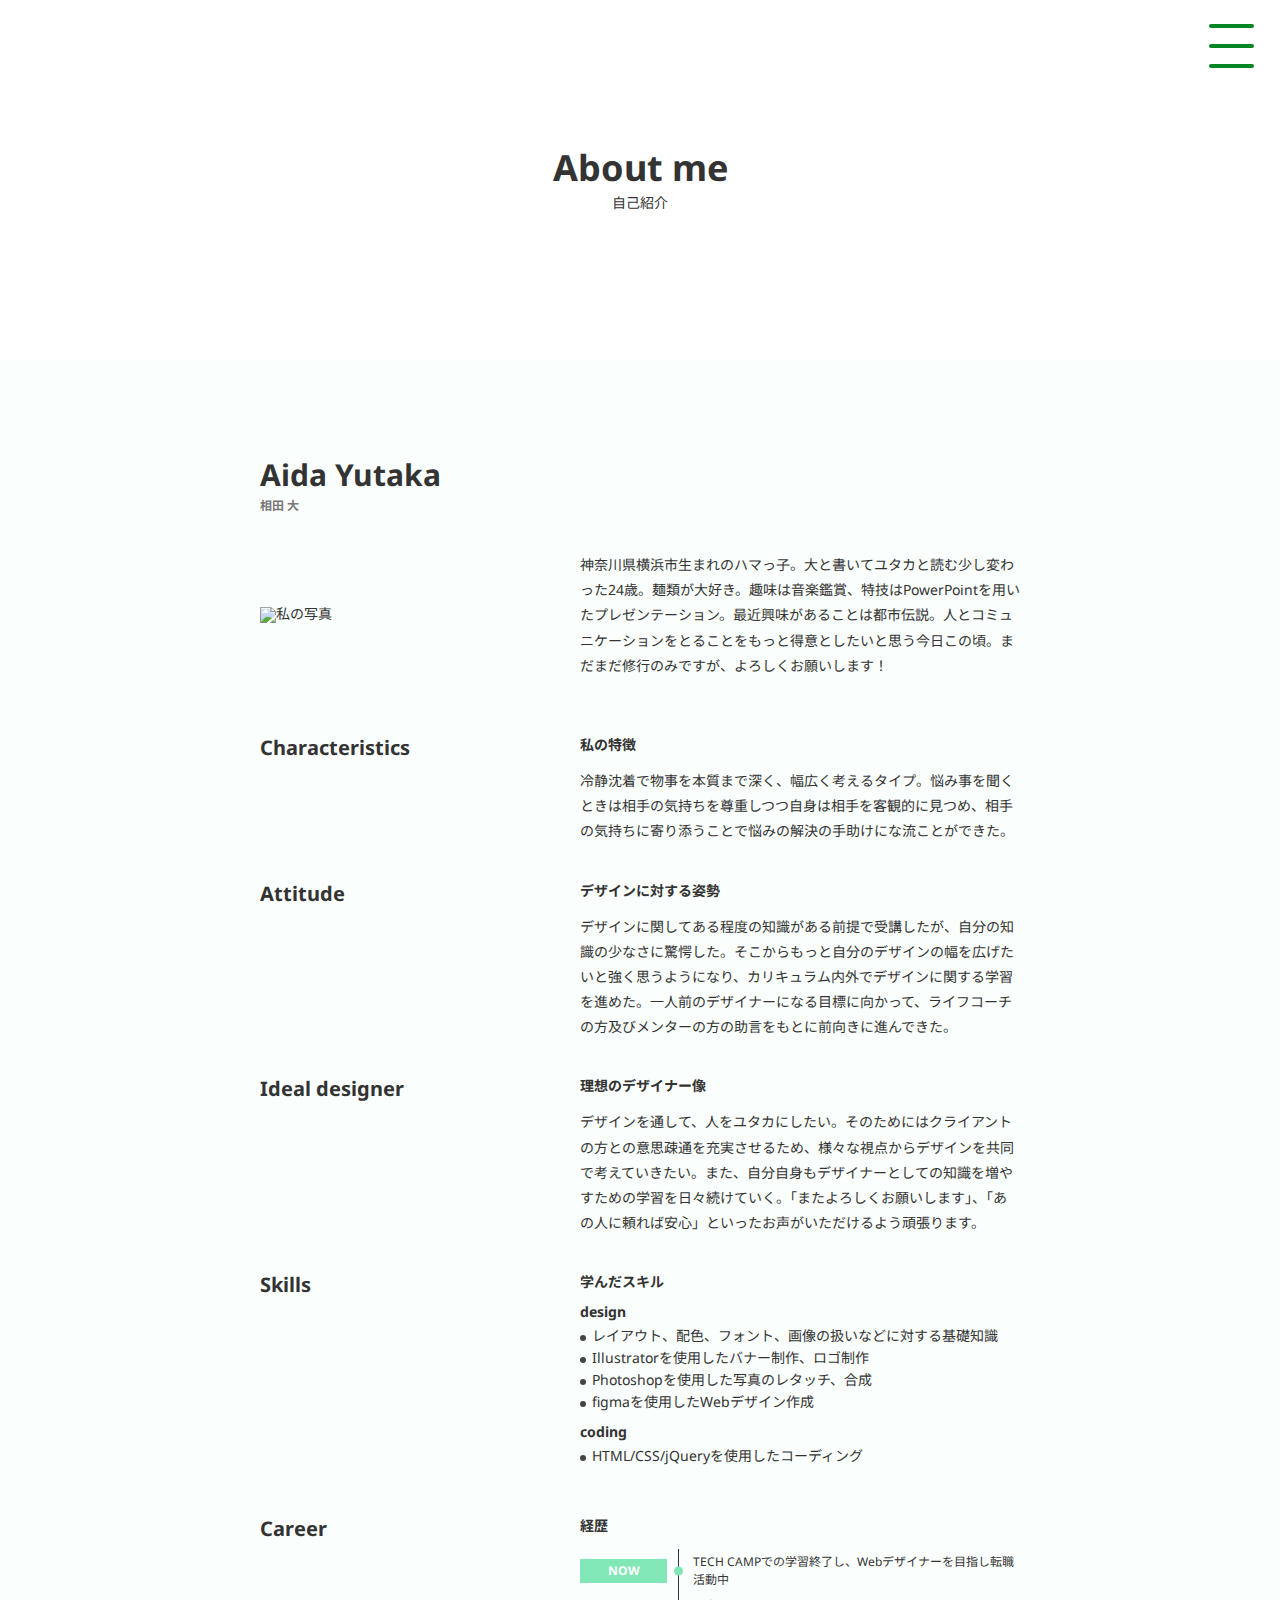
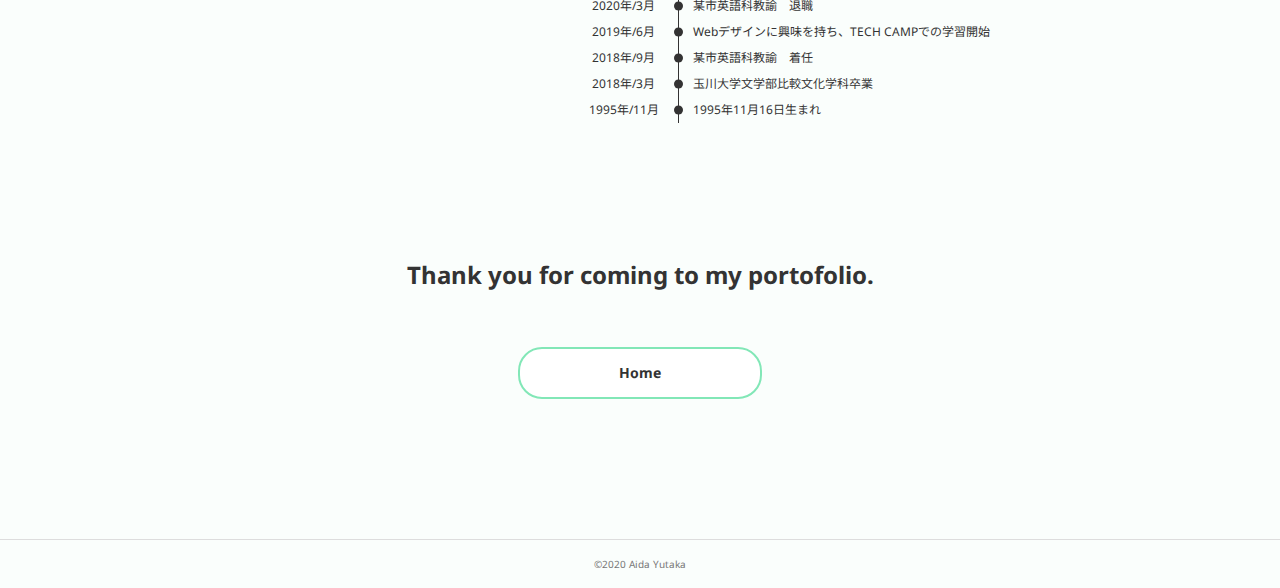
==== yutaKa.aida_portfolio/about/index.html @ fc4bdf6e "Add files via upload" ====
<!DOCTYPE html>
<html lang="ja">
<head>
  <meta charset="UTF-8">
  <meta name="viewport" content="width=device-width, initial-scale=1.0">
  <title>相田 大 | Webデザイナーを目指す（yutaKa.Aida）のポートフォリオサイトの自己紹介ページ</title>
  <link rel="stylesheet" href="../css/reset.css">
  <link href="https://fonts.googleapis.com/css?family=Noto+Sans+JP:400,700|Noto+Sans:400,700&display=swap" rel="stylesheet">
  <link rel="stylesheet" href="../css/common.css">
  <link rel="stylesheet" href="../css/about.css">
</head>
<body>
  <header class="header flex-rr">
    <nav class="global-nav">
      <ul class="global-nav__list">
        <li class="global-nav__item"><a href="../index.html" id="hammenu">Home</a></li>
        <li class="global-nav__item"><a href="" id="hammenu">About me</a></li>
        <li class="global-nav__item"><a href="#works" id="hammenu-works">Works</a></li>
        <li class="global-nav__item"><a href="../works/LL/index.html" id="hammenu">> LightLounge</a></li>
        <li class="global-nav__item"><a href="../works/MAKO/index.html" id="hammenu">> Gelateria MAKO</a></li>
        <li class="global-nav__item"><a href="../works/tj-logo/index.html" id="hammenu">> TECH::JUNIOR</a></li>
      </ul>
    </nav>
    <div class="btn-trigger" id="btnham">
      <span></span>
      <span></span>
      <span></span>
    </div>
  </header>

  <!-- main -->
  <main>
    <div class="page-title-wrapper about-page-title">
      <h1 class="page-title title-center">
        About me
        <span class="page-title_jp">自己紹介</span>
      </h1>
    </div>
    <div class="main-bg">
      <section class="section-wrapper">
        <div class="section-inner">
          <h2 class="section-title">
            Aida Yutaka
            <span class="section-title_jp">相田 大</span>
          </h2>
          <div class="profile-wrapper flex-rc">
            <div class="profile-img-wrapper">
              <img src="../images/エルビスくん.png" alt="私の写真">
            </div>
            <p class="profile-text multi-lines s-text-wrapper">
              神奈川県横浜市生まれのハマっ子。大と書いてユタカと読む少し変わった24歳。麺類が大好き。趣味は音楽鑑賞、特技はPowerPointを用いたプレゼンテーション。最近興味があることは都市伝説。人とコミュニケーションをとることをもっと得意としたいと思う今日この頃。まだまだ修行のみですが、よろしくお願いします！
            </p>
          </div>
          <section class="subsection flex-rc">
            <h3 class="prf-subsection-title">Characteristics</h3>
            <div class="prf-subsection-inner">
              <p class="prf-subsection-title_jp">私の特徴</p>
              <p class="prf-subsection-text multi-lines s-text-wrapper">
                冷静沈着で物事を本質まで深く、幅広く考えるタイプ。悩み事を聞くときは相手の気持ちを尊重しつつ自身は相手を客観的に見つめ、相手の気持ちに寄り添うことで悩みの解決の手助けにな流ことができた。
              </p>
            </div>
          </section>
          <section class="subsection flex-rc">
            <h3 class="prf-subsection-title">Attitude</h3>
            <div class="prf-subsection-inner">
              <p class="prf-subsection-title_jp">デザインに対する姿勢</p>
              <p class="prf-subsection-text multi-lines s-text-wrapper">
                デザインに関してある程度の知識がある前提で受講したが、自分の知識の少なさに驚愕した。そこからもっと自分のデザインの幅を広げたいと強く思うようになり、カリキュラム内外でデザインに関する学習を進めた。一人前のデザイナーになる目標に向かって、ライフコーチの方及びメンターの方の助言をもとに前向きに進んできた。
              </p>
            </div>
          </section>
          <section class="subsection flex-rc">
            <h3 class="prf-subsection-title">Ideal designer</h3>
            <div class="prf-subsection-inner">
              <p class="prf-subsection-title_jp">理想のデザイナー像</p>
              <p class="prf-subsection-text multi-lines s-text-wrapper">
                デザインを通して、人をユタカにしたい。そのためにはクライアントの方との意思疎通を充実させるため、様々な視点からデザインを共同で考えていきたい。また、自分自身もデザイナーとしての知識を増やすための学習を日々続けていく。「またよろしくお願いします」、「あの人に頼れば安心」といったお声がいただけるよう頑張ります。
              </p>
            </div>
          </section>
          <section class="subsection flex-rc">
            <h3 class="prf-subsection-title">Skills</h3>
            <div class="prf-subsection-inner s-text-wrapper">
              <p class="prf-subsection-title_jp">学んだスキル</p>
              <h4 class="skill-category">design</h4>
              <ul class="skill-list_design">
                <li class="skill-item">レイアウト、配色、フォント、画像の扱いなどに対する基礎知識</li>
                <li class="skill-item">Illustratorを使用したバナー制作、ロゴ制作</li>
                <li class="skill-item">Photoshopを使用した写真のレタッチ、合成</li>
                <li class="skill-item">figmaを使用したWebデザイン作成</li>
              </ul>
              <h4 class="skill-category">coding</h4>
              <ul class="skill-list_design">
                <li class="skill-item">HTML/CSS/jQueryを使用したコーディング</li>
              </ul>
            </div>
          </section>
          <section class="subsection flex-rc">
            <h3 class="prf-subsection-title">Career</h3>
            <div class="prf-subsection-inner s-text-wrapper">
              <p class="prf-subsection-title_jp">経歴</p>
              <ul class="career-list">
                <li class="career-item flex-rr">
                  <div class="career-date accent-bg">NOW</div>
                  <p class="career-text latest">TECH CAMPでの学習終了し、Webデザイナーを目指し転職活動中</p>
                </li>
                <li class="career-item flex-rr">
                  <div class="career-date">2020年/3月</div>
                  <p class="career-text">某市英語科教諭　退職</p>
                </li>
                <li class="career-item flex-rr">
                  <div class="career-date">2019年/6月</div>
                  <p class="career-text">Webデザインに興味を持ち、TECH CAMPでの学習開始</p>
                </li>
                <li class="career-item flex-rr">
                  <div class="career-date">2018年/9月</div>
                  <p class="career-text">某市英語科教諭　着任
                  </p>
                </li>
                <li class="career-item flex-rr">
                  <div class="career-date">2018年/3月</div>
                  <p class="career-text">玉川大学文学部比較文化学科卒業</p>
                </li>
                <li class="career-item flex-rr">
                  <div class="career-date">1995年/11月</div>
                  <p class="career-text">1995年11月16日生まれ</p>
                </li>
              </ul>
            </div>
          </section>
          <p class="thanks-message text-center">
            Thank you for coming<br class="sp-br">
            to my portofolio.
          </p>
          <a href="../index.html" class="btn link-btn block-center">Home</a>
        </div>
      </section>
    </div>
  </main>
  <!-- //main -->

  <!-- footer -->
  <footer class="footer text-center main-bg">
    <small>&copy;2020 Aida Yutaka</small>
  </footer>
  <!-- //footer -->
  <script src="https://ajax.googleapis.com/ajax/libs/jquery/3.4.1/jquery.min.js"></script>
  <script src="../js/script.js"></script>
</body>
</html>
---- yutaKa.aida_portfolio/css/common.css ----
/* --------------------------- */
/* Base
/* --------------------------- */
html{
  font-size: 62.5%;
}
body{
  font-size: 1.4rem;
  color: #333;
  font-family: 'Noto Sans','Noto Sans JP', sans-serif;
  line-height: 1;
}
img{
  width: 100%;
  vertical-align: bottom;
}
a{
  color: #333;
  text-decoration: none;
}

/* セクション関連 */
.section-wrapper{
  padding: 70px 0;
}
.section-wrapper:first-of-type{
  padding-top: 100px;
}
.section-wrapper:last-of-type{
  padding-bottom: 140px;
}
.section-inner{
  max-width: 760px;
  margin: 0 auto;
  padding: 0 4vw;
}
.section-title{
  font-size: 3rem;
  font-weight: bold;
  margin-bottom: 40px;
}
.section-title_jp{
  font-size: 1.2rem;
  display: block;
  color: #777;
  margin-top: 10px;
}

/* ボタン要素 */
.btn{
  color: #333333;
  display: block;
  line-height: 48px;
  width: 240px;
  border-radius: 24px;
  background-color: #ffffff;
  border: 2px solid #82E7B7;
  text-align: center;
  font-weight: bold;
  transition: .3s;
}
.link-btn{
  position: relative;
}
.btn:hover{
  background-color: #82E7B7;
  border: 2px solid ##82E7B7;
  color: #fff;
  transition: .3s;
}

/* その他の共通クラス */
.text-center{
  text-align: center;
}
.block-center{
  margin: auto;
}
.main-bg{
  background-color: #FAFEFC;
}
.accent-bg{
  background-color: #82E7B7;
}
.flex-rr,
.flex-rc{
  display: flex;
  justify-content: space-between;
}
.multi-lines{
  line-height: 1.8;
}
.sp-br{
  display: none;
}
.s-text-wrapper{
  width: 440px;
}

/* 下層ページのページタイトル */
.page-title-wrapper{
  position: relative;
}
.page-title{
font-size: 3.6rem;
font-weight: bold;
position: absolute;
}
.page-title_jp{
  font-size: 1.4rem;
  display: block;
  text-align: center;
  font-weight: normal;
  margin-top: 10px;
}
.page-title.title-center{
  top: 50%;
  left: 50%;
  transform: translate(-50%,-50%);
}

/* --------------------------- */
/* header
/* --------------------------- */
.header{
  padding: 24px 3.5vw 0;
  position: fixed;
  top: 0;
  left: 0;
  width: 100%;
  box-sizing: border-box;
  z-index: 1;
}
/* .btn_trigger{
  display: none;
} */

.btn-trigger {
  position: absolute;
  width: 45px;
  height: 44px;
  cursor: pointer;
  z-index: 3;
  right: 2%;
}

.btn-trigger span {
  position: absolute;
  left: 0;
  width: 100%;
  height: 4px;
  background-color: #078623;
  border-radius: 4px;
}
.btn-trigger, .btn-trigger span {
  display: inline-block;
  transition: all .5s;
  box-sizing: border-box;
}
.btn-trigger span:nth-of-type(1) {
  top: 0;
}
.btn-trigger span:nth-of-type(2) {
  top: 20px;
}
.btn-trigger span:nth-of-type(3) {
  bottom: 0;
}


/* #btnham::after {
  position: absolute;
  top: 50%;
  left: 50%;
  display: block;
  content: '';
  width: 50px;
  height: 50px;
  margin: -29px 0 0 -29px;
  border-radius: 50%;
  border: 4px solid transparent;
  transition: all .75s;
  z-index: 3;
} */

#btnham.active span:nth-of-type(1) {
  -webkit-transform: translateY(20px) rotate(-45deg);
  transform: translateY(20px) rotate(-45deg);
}
#btnham.active span:nth-of-type(2) {
  left: 60%;
  opacity: 0;
  -webkit-animation: active-btnham-bar02 .8s forwards;
  animation: active-btnham-bar02 .8s forwards;
}
@-webkit-keyframes active-btnham-bar02 {
  100% {
    height: 0;
  }
}
@keyframes active-btnham-bar02 {
  100% {
    height: 0;
  }
}
#btnham.active span:nth-of-type(3) {
  -webkit-transform: translateY(-20px) rotate(45deg);
  transform: translateY(-20px) rotate(45deg);
}
#btnham.active::after {
  -webkit-animation: active-btnham .7s .25s forwards;
  animation: active-btnham .7s .25s forwards;
}
@-webkit-keyframes active-btnham {
  0% {
    border-color: transparent;
    -webkit-transform: rotate(0);
  }
  25% {
    border-color: transparent #078623 transparent transparent;
  }
  50% {
    border-color: transparent #078623 #078623 transparent;
  }
  75% {
    border-color: transparent #078623 #078623 #078623;
  }
  100% {
    border-color: #078623;
    -webkit-transform: rotate(-680deg);
  }
}
@keyframes active-btnham {
  0% {
    border-color: transparent;
    transform: rotate(0);
  }
  25% {
    border-color: transparent #078623 transparent transparent;
  }
  50% {
    border-color: transparent #078623 #078623 transparent;
  }
  75% {
    border-color: transparent #078623 #078623 #078623;
  }
  100% {
    border-color: #078623;
    transform: rotate(-680deg);
  }
}

.global-nav{
  background-color: #ffffff;
  padding: 0 auto;
}

.global-nav__item{
  padding: 20px 0;
  font-size: 3rem;
}




/* --------------------------- */
/* works
/* --------------------------- */
.works-item{
  width: 47.4%;
  transition: .3s;
}
.works-img-wrapper{
  margin-bottom: 8px;
  background-color: #fff;
  transition: .3s;
  border: 6px solid rgb(130, 231, 183);
}
.works-item a{
  display: block;
  transition: .3s;
}
.works-item a:hover{
  opacity: .8;
  transition: .3s;
}

.works-item a:hover .works-img-wrapper{
  border-radius: 12px;
  box-shadow: 0 0 20px rgba(0,0,0,.08);
  transition: .3s;
}
.works-title{
  font-weight: bold;
}
.works-category{
  display: block;
  font-size: 1.2rem;
  color: #777;
  margin-top: 5px;
  font-weight: normal;
}


.site-title{
  font-size: 2.4rem;
  font-weight: bold;
}
.nav-item{
  font-size: 1.6rem;
  font-weight: bold;
  margin-right: 50px;
  position: relative;
}
.nav-item:last-of-type{
  margin-right: 0;
}
.nav-item a{
  display: inline-block;
  padding: 4px;
}
.site-title a:hover,
.nav-item a:hover{
  color: #EB9718;
}
.nav-item.current::before{
  content: "";
  display: inline-block;
  width: 8px;
  height: 8px;
  background-color: #078623;
  border-radius: 50%;
  position: absolute;
  top: 50%;
  left: -10px;
  transform: translateY(-50%);
}

.btn_trigger{
  display: block;
  width: 50px;
  height: 50px;
  border-radius: 28px;
  border: #078623 2px solid;
  position: relative;
  z-index: 3;
}
.bar{
  width: 20px;
  height: 2px;
  background-color: #078623;
  display: block;
  position: absolute;
  left: 50%;
  transform: translateX(-50%);
}
.bar_top{
  top: 20px;
}

.bar_bottom{
  bottom: 20px;
}

.btn_trigger.close .bar_top{
  transform: translate(-50%,10px) rotate(45deg);
  transition: transform .3s;
}

.btn_trigger.close .bar_bottom{
  transform: translate(-50%,-9px) rotate(-45deg);
  transition: transform .3s;
}

.global-nav{
  display: none;
  width: 100vw;
  height: 100vh;
  position: fixed;
  top: 0;
  left: 0;
  z-index: 2;/*キービジュアルと.btn_triggerとの重なりの前後関係を調整*/
}
.global-nav{
    width: 100%;
    height: 100%;
    background-color:rgba(255,255,255,.96);
    z-index: 2;
  }
.global-nav .globalnav__list{
  display: block;
  position: absolute;
  top: 50%;
  left: 50%;
  transform: translate(-50%,-50%);
  text-align: center;
}
.global-nav .global-nav__item{
  margin-right: 0;
  margin-bottom: 20px;
}

#hammenu{
  padding: 0 .3em;
  font-weight: 900;
  background-position: 0 0;
  background-size: 200% auto;
  transition: .3s;
}

#hammenu:hover {
  background-position: -100% 0;
  background: linear-gradient(to right, #53da8b 25%,#61e9c0 90%);
  color: #fff;
}

#hammenu-works{
  padding: 0 .3em;
}

/* --------------------------- */
/* footer
/* --------------------------- */
.footer{
  border-top: 1px solid #ddd;
  padding: 18px 0;
  font-size: 1.2rem;
  color: #777;
}

@media screen and (max-width:768px){
  .flex-rc{
    flex-direction: column;
    align-items: center;
  }
  .sp-br{
    display: block;
  }
  .section-wrapper{
    padding: 50px 0;
  }
  .section-wrapper:first-of-type{
    padding-top: 70px;
  }
  .section-wrapper:last-of-type{
    padding-bottom: 100px;
  }
  .section-title{
    text-align: center;
  }
  .btn{
    margin: auto;
  }
  .s-text-wrapper{
    width: 100%;
  }
  /* --------------------------- */
  /* header
  /* --------------------------- */
  .nav-list{
    text-align: right;
  }
  .nav-item{
    margin: 0 0 4px 0;
    font-size: 1.4rem;
  }

  .global-nav .global-nav__item{
    margin-right: 0;
    margin-bottom: 0;
  }

  .kv-wrapper{
    display: block;

  }

  .works-img-wrapper{
    margin-bottom: 8px;
    background-color: #fff;
    transition: .3s;
    border: 3px solid rgb(130, 231, 183);
  }
  
  .works-item a{
    padding-bottom: 40px;
  }

  .btn-trigger{
    width: 25px;
    height: 13px;
  }

  #btnham.active span:nth-of-type(1) {
    -webkit-transform: translateY(20px) rotate(-45deg);
    transform: translateY(10px) rotate(-45deg);
  }

  #btnham.active span:nth-of-type(3) {
    -webkit-transform: translateY(-20px) rotate(45deg);
    transform: translateY(0px) rotate(45deg);
  }

  .btn-trigger span {
    height: 3px;
  }

  .global-nav__item{
    padding: 20px 0;
    font-size: 2rem;
  }

}
---- yutaKa.aida_portfolio/css/about.css ----
/* ----------------------------- */
/* page title
/* ----------------------------- */
.page-title-wrapper.about-page-title{
  height: 360px;
}

/* ----------------------------- */
/* page title
/* ----------------------------- */
.profile-wrapper{
  align-items: center;
  margin-bottom: 60px;
}
.profile-img-wrapper{
  max-width: 280px;
  margin-right: 20px;
}

/* ----------------------------- */
/* profile
/* ----------------------------- */
.subsection{
  margin-bottom: 40px;
}
.subsection:last-of-type{
  margin-bottom: 140px;
}
.prf-subsection-title{
  font-size: 2rem;
  font-weight: bold;
}
.prf-subsection-title_jp{
  font-weight: bold;
  margin-bottom: 16px;
}

/* skills */
.skill-list_design{
  margin-bottom: 16px;
}
.skill-item{
  margin-bottom: 8px;
}
.skill-item::before{
  content: "";
  display: inline-block;
  width: 6px;
  height: 6px;
  background-color: #444;
  vertical-align: middle;
  margin-right: 6px;
  border-radius: 50%;
}
.skill-category{
  font-weight: bold;
  margin-bottom: 10px;
}

/* career */
.career-list{
  max-width: 440px;
}
.career-item.flex-rr{
  align-items: center;
  font-size: 1.2rem;
}
.career-date{
  width: 87px;
  text-align: center;
}
.career-date.accent-bg{
  line-height: 2;
  font-weight: bold;
  color: #fff;
}
.career-text{
  width: 327px;
  padding: 4px 0 4px 14px;
  line-height: 1.5;
  position: relative;
  border-left: 1px solid #333;
}
.career-text::before{
  content: "";
  display: inline-block;
  height: 9px;
  width: 9px;
  position: absolute;
  top: 50%;
  left: -5px;
  transform: translateY(-50%);
  background-color: #333;
  border-radius: 50%;
}
.career-text.latest::before{
  background-color: #82E7B7;
}

/* thanks message */
.thanks-message{
  font-size: 2.4rem;
  font-weight: bold;
  margin-bottom: 60px;
}


@media screen and (max-width:768px){
  .page-title{
    white-space: nowrap;
  }
  .profile-img-wrapper {
    max-width: 400px;
    width: 40%;
    margin-right: 0;
    margin-bottom: 16px;
  }
  .prf-subsection-title{
    margin-bottom: 8px;
  }

  .skill-item{
    line-height: 1.5;
  }

  .career-text{
    width: 67%;
    padding: 4px 0 4px 2vw;
  }
  .career-date{
    width: 28%;
    max-width: 120px;
  }
  .thanks-message{
    line-height: 1.5;
  }
  .subsection:last-of-type{
    margin-bottom: 80px;
  }
}
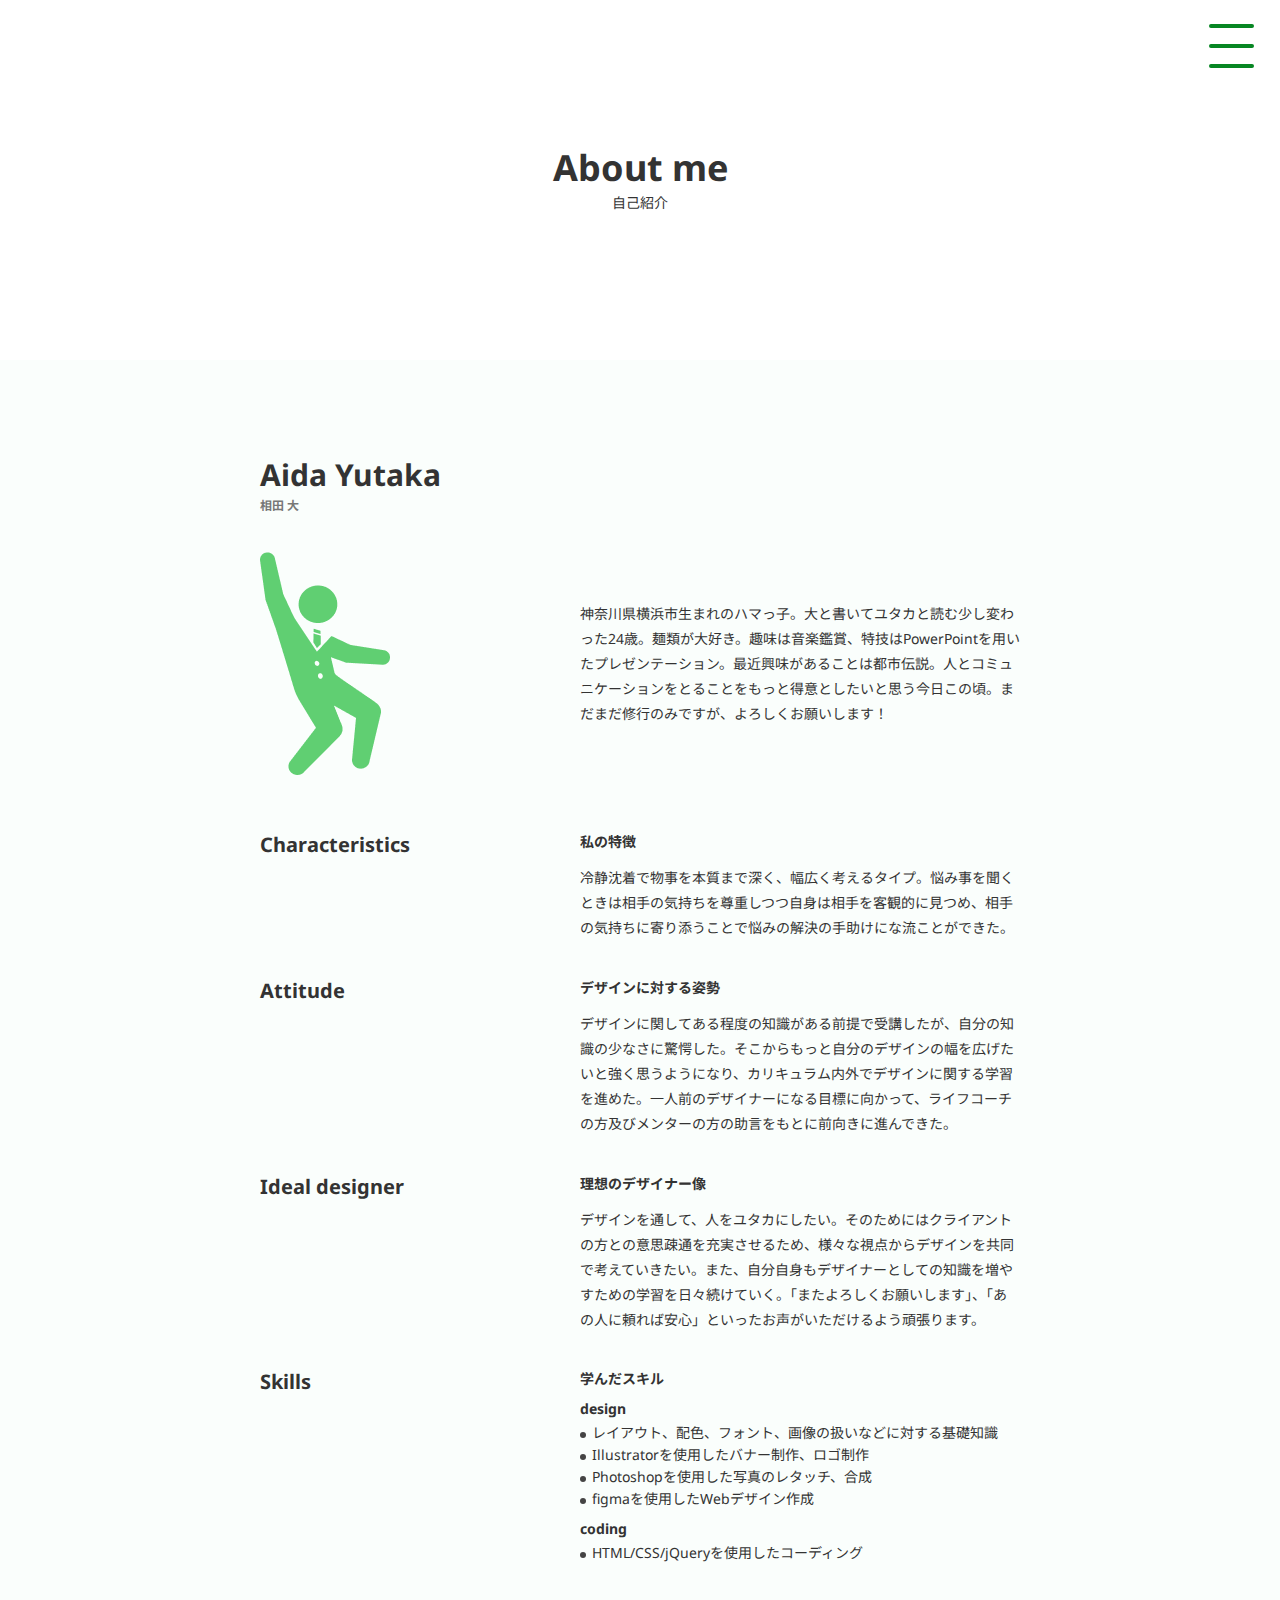
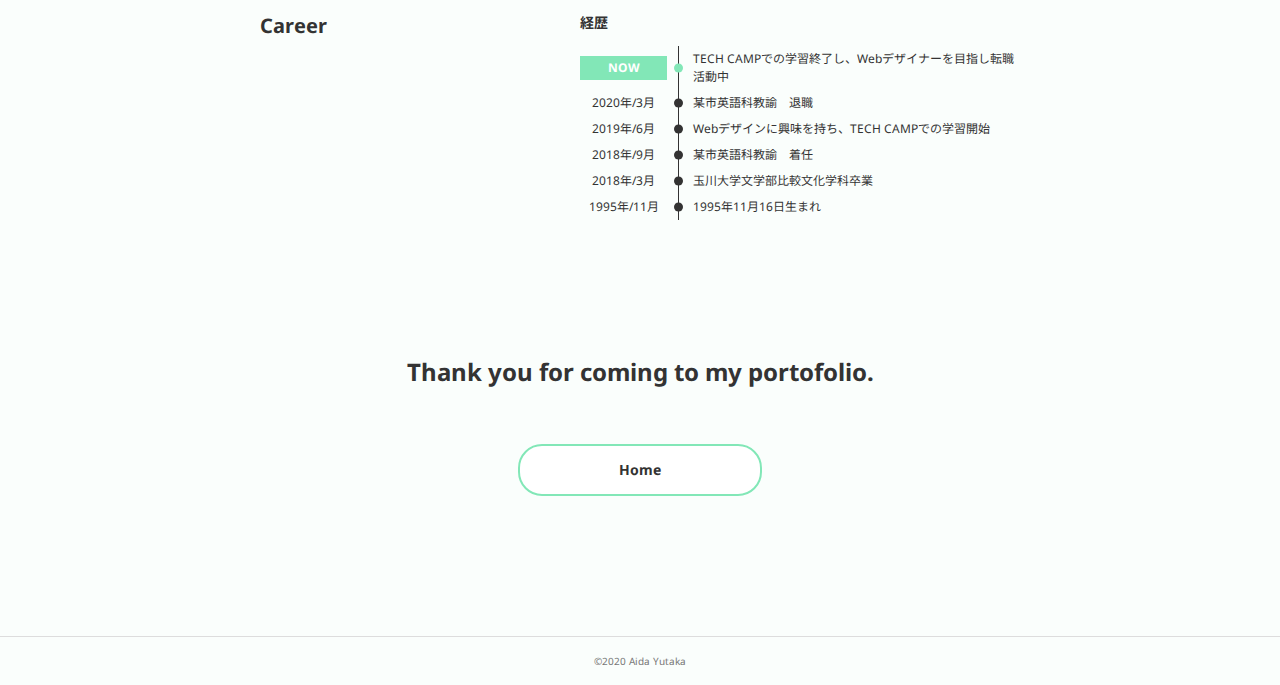
==== commit a538a14d: "Update index.html" ====
--- a/yutaKa.aida_portfolio/about/index.html
+++ b/yutaKa.aida_portfolio/about/index.html
@@ -45,7 +45,7 @@
           </h2>
           <div class="profile-wrapper flex-rc">
             <div class="profile-img-wrapper">
-              <img src="../images/エルビスくん.png" alt="私の写真">
+              <img src="../images/picto.png" alt="私の写真">
             </div>
             <p class="profile-text multi-lines s-text-wrapper">
               神奈川県横浜市生まれのハマっ子。大と書いてユタカと読む少し変わった24歳。麺類が大好き。趣味は音楽鑑賞、特技はPowerPointを用いたプレゼンテーション。最近興味があることは都市伝説。人とコミュニケーションをとることをもっと得意としたいと思う今日この頃。まだまだ修行のみですが、よろしくお願いします！
@@ -147,4 +147,4 @@
   <script src="https://ajax.googleapis.com/ajax/libs/jquery/3.4.1/jquery.min.js"></script>
   <script src="../js/script.js"></script>
 </body>
-</html>+</html>
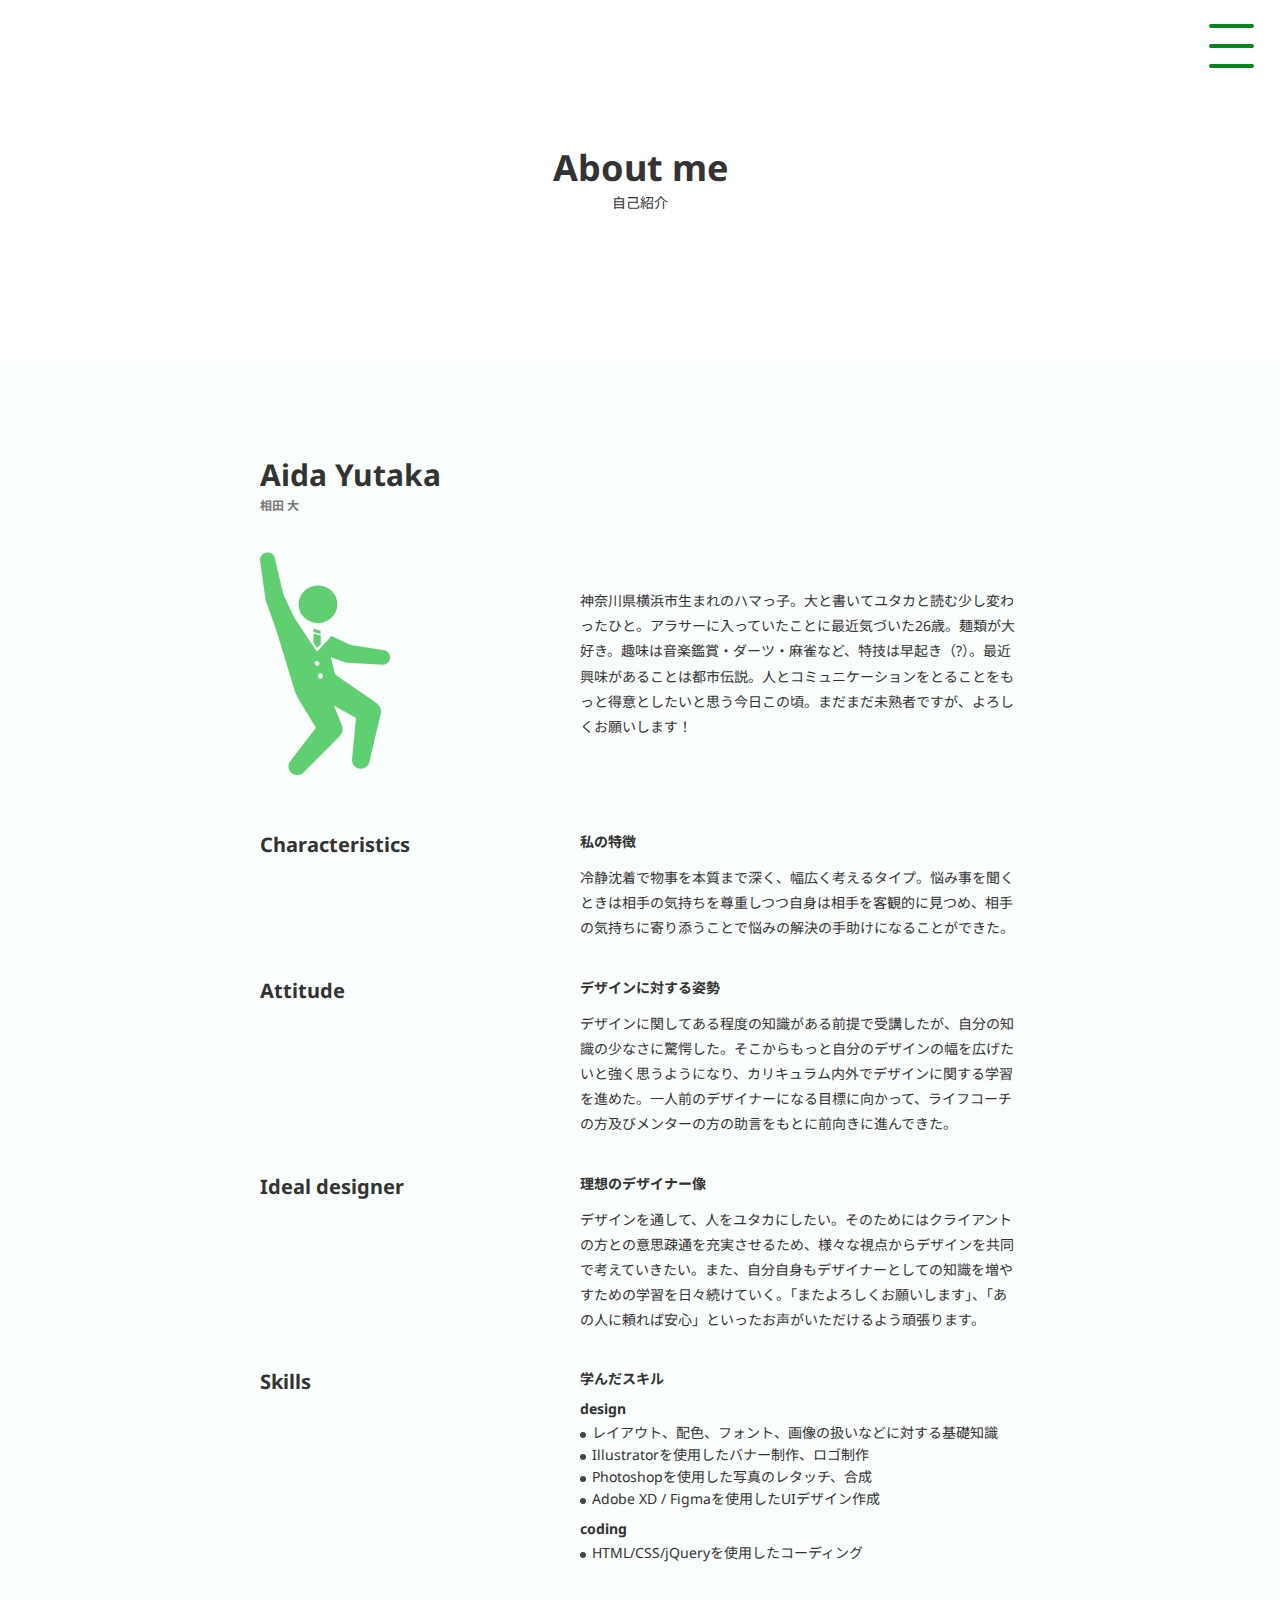
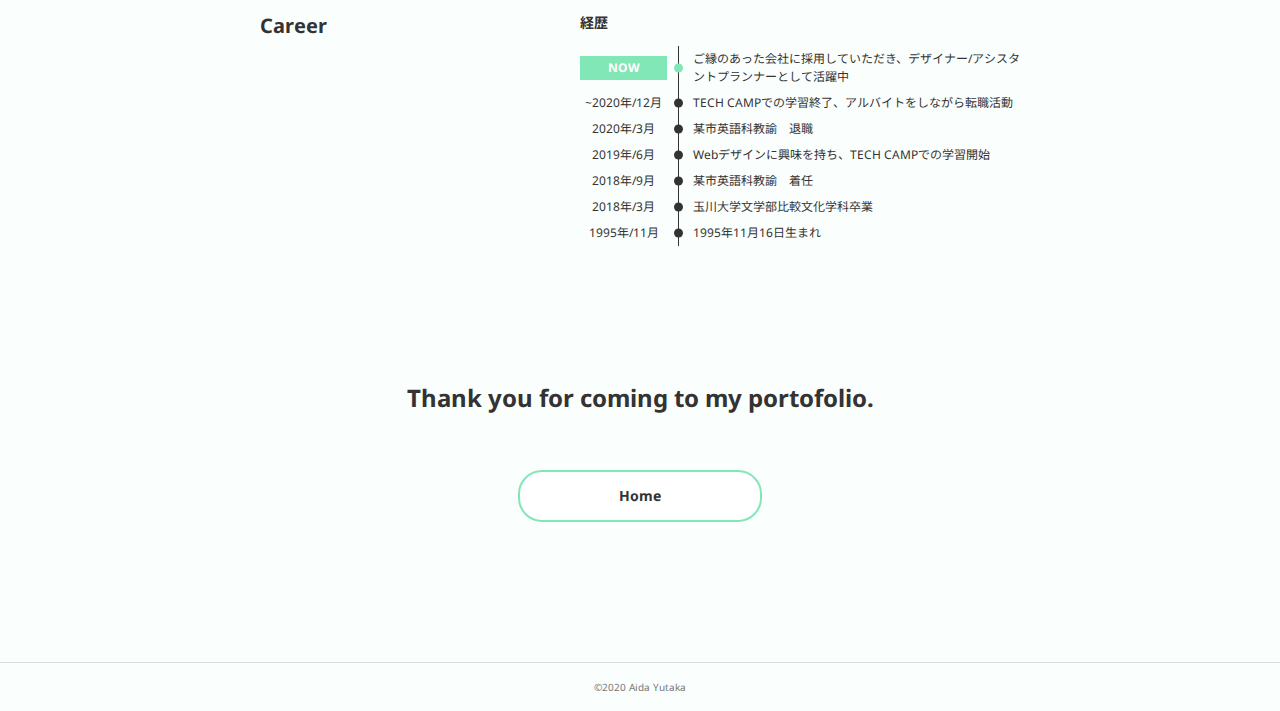
==== commit 6af10a34: "Add files via upload" ====
--- a/yutaKa.aida_portfolio/about/index.html
+++ b/yutaKa.aida_portfolio/about/index.html
@@ -16,9 +16,14 @@
         <li class="global-nav__item"><a href="../index.html" id="hammenu">Home</a></li>
         <li class="global-nav__item"><a href="" id="hammenu">About me</a></li>
         <li class="global-nav__item"><a href="#works" id="hammenu-works">Works</a></li>
+        <li class="global-nav__item"><a href="../works/HB/index.html" id="hammenu">> HeartBook</a></li>
         <li class="global-nav__item"><a href="../works/LL/index.html" id="hammenu">> LightLounge</a></li>
         <li class="global-nav__item"><a href="../works/MAKO/index.html" id="hammenu">> Gelateria MAKO</a></li>
         <li class="global-nav__item"><a href="../works/tj-logo/index.html" id="hammenu">> TECH::JUNIOR</a></li>
+        <li class="global-nav__item"><a href="../works/TALSOL/index.html" id="hammenu">> 学習支援サイト TALSOL</a></li>
+        <li class="global-nav__item"><a href="../works/Tei/index.html" id="hammenu">> 寿司処 騁 </a></li>
+        <li class="global-nav__item"><a href="#gallery" id="hammenu-works">Gallery</a></li>
+        <li class="global-nav__item"><a href="../works/gallery/index.html" id="hammenu">> 天の川</a></li>
       </ul>
     </nav>
     <div class="btn-trigger" id="btnham">
@@ -48,7 +53,7 @@
               <img src="../images/picto.png" alt="私の写真">
             </div>
             <p class="profile-text multi-lines s-text-wrapper">
-              神奈川県横浜市生まれのハマっ子。大と書いてユタカと読む少し変わった24歳。麺類が大好き。趣味は音楽鑑賞、特技はPowerPointを用いたプレゼンテーション。最近興味があることは都市伝説。人とコミュニケーションをとることをもっと得意としたいと思う今日この頃。まだまだ修行のみですが、よろしくお願いします！
+              神奈川県横浜市生まれのハマっ子。大と書いてユタカと読む少し変わったひと。アラサーに入っていたことに最近気づいた26歳。麺類が大好き。趣味は音楽鑑賞・ダーツ・麻雀など、特技は早起き（?）。最近興味があることは都市伝説。人とコミュニケーションをとることをもっと得意としたいと思う今日この頃。まだまだ未熟者ですが、よろしくお願いします！
             </p>
           </div>
           <section class="subsection flex-rc">
@@ -56,7 +61,7 @@
             <div class="prf-subsection-inner">
               <p class="prf-subsection-title_jp">私の特徴</p>
               <p class="prf-subsection-text multi-lines s-text-wrapper">
-                冷静沈着で物事を本質まで深く、幅広く考えるタイプ。悩み事を聞くときは相手の気持ちを尊重しつつ自身は相手を客観的に見つめ、相手の気持ちに寄り添うことで悩みの解決の手助けにな流ことができた。
+                冷静沈着で物事を本質まで深く、幅広く考えるタイプ。悩み事を聞くときは相手の気持ちを尊重しつつ自身は相手を客観的に見つめ、相手の気持ちに寄り添うことで悩みの解決の手助けになることができた。
               </p>
             </div>
           </section>
@@ -87,7 +92,7 @@
                 <li class="skill-item">レイアウト、配色、フォント、画像の扱いなどに対する基礎知識</li>
                 <li class="skill-item">Illustratorを使用したバナー制作、ロゴ制作</li>
                 <li class="skill-item">Photoshopを使用した写真のレタッチ、合成</li>
-                <li class="skill-item">figmaを使用したWebデザイン作成</li>
+                <li class="skill-item">Adobe XD / Figmaを使用したUIデザイン作成</li>
               </ul>
               <h4 class="skill-category">coding</h4>
               <ul class="skill-list_design">
@@ -102,7 +107,11 @@
               <ul class="career-list">
                 <li class="career-item flex-rr">
                   <div class="career-date accent-bg">NOW</div>
-                  <p class="career-text latest">TECH CAMPでの学習終了し、Webデザイナーを目指し転職活動中</p>
+                  <p class="career-text latest">ご縁のあった会社に採用していただき、デザイナー/アシスタントプランナーとして活躍中</p>
+                </li>
+                <li class="career-item flex-rr">
+                  <div class="career-date">~2020年/12月</div>
+                  <p class="career-text">TECH CAMPでの学習終了、アルバイトをしながら転職活動</p>
                 </li>
                 <li class="career-item flex-rr">
                   <div class="career-date">2020年/3月</div>
@@ -147,4 +156,4 @@
   <script src="https://ajax.googleapis.com/ajax/libs/jquery/3.4.1/jquery.min.js"></script>
   <script src="../js/script.js"></script>
 </body>
-</html>
+</html>--- a/yutaKa.aida_portfolio/css/common.css
+++ b/yutaKa.aida_portfolio/css/common.css
@@ -72,6 +72,7 @@
 /* その他の共通クラス */
 .text-center{
   text-align: center;
+  /* margin-top: 40px; */
 }
 .block-center{
   margin: auto;
@@ -86,6 +87,7 @@
 .flex-rc{
   display: flex;
   justify-content: space-between;
+  flex-wrap: wrap;
 }
 .multi-lines{
   line-height: 1.8;
@@ -256,7 +258,7 @@
 }
 
 .global-nav__item{
-  padding: 20px 0;
+  padding: 16px 0;
   font-size: 3rem;
 }
 
@@ -397,7 +399,7 @@
 }
 .global-nav .global-nav__item{
   margin-right: 0;
-  margin-bottom: 20px;
+  margin-bottom: 5px;
 }
 
 #hammenu{
@@ -506,8 +508,8 @@
   }
 
   .global-nav__item{
-    padding: 20px 0;
-    font-size: 2rem;
-  }
-
-}+    padding: 10px 0;
+    font-size: 1.2rem;
+  }
+
+}
